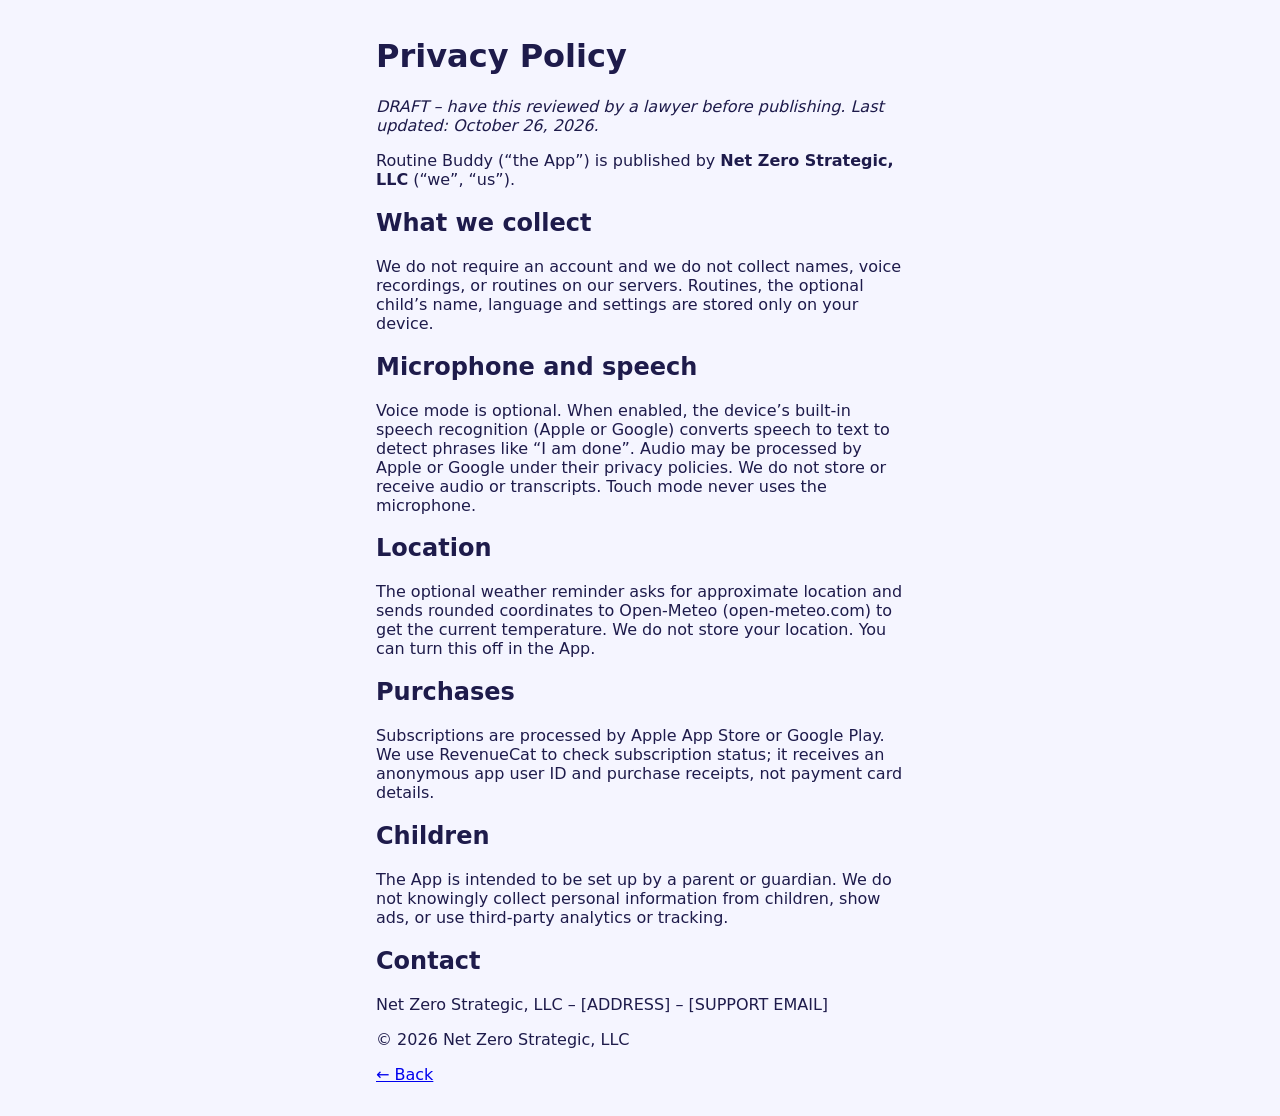
==== privacy.html @ da812ada "Routine Buddy test preview" ====
<!doctype html><html lang="en"><head><meta charset="utf-8"><meta name="viewport" content="width=device-width,initial-scale=1"><title>Privacy Policy – Routine Buddy</title><link rel="stylesheet" href="style.css"></head><body><main>
<h1>Privacy Policy</h1><p><i>DRAFT – have this reviewed by a lawyer before publishing. Last updated: October 26, 2026.</i></p>
<p>Routine Buddy (“the App”) is published by <b>Net Zero Strategic, LLC</b> (“we”, “us”).</p>
<h2>What we collect</h2><p>We do not require an account and we do not collect names, voice recordings, or routines on our servers. Routines, the optional child’s name, language and settings are stored only on your device.</p>
<h2>Microphone and speech</h2><p>Voice mode is optional. When enabled, the device’s built-in speech recognition (Apple or Google) converts speech to text to detect phrases like “I am done”. Audio may be processed by Apple or Google under their privacy policies. We do not store or receive audio or transcripts. Touch mode never uses the microphone.</p>
<h2>Location</h2><p>The optional weather reminder asks for approximate location and sends rounded coordinates to Open-Meteo (open-meteo.com) to get the current temperature. We do not store your location. You can turn this off in the App.</p>
<h2>Purchases</h2><p>Subscriptions are processed by Apple App Store or Google Play. We use RevenueCat to check subscription status; it receives an anonymous app user ID and purchase receipts, not payment card details.</p>
<h2>Children</h2><p>The App is intended to be set up by a parent or guardian. We do not knowingly collect personal information from children, show ads, or use third‑party analytics or tracking.</p>
<h2>Contact</h2><p>Net Zero Strategic, LLC – [ADDRESS] – [SUPPORT EMAIL]</p>
<p>© 2026 Net Zero Strategic, LLC</p><p><a href="index.html">← Back</a></p></main></body></html>
---- style.css ----
*{box-sizing:border-box}body{margin:0;font-family:system-ui,-apple-system,"Noto Sans",sans-serif;background:#f5f5ff;color:#1e1b4b;padding:env(safe-area-inset-top) 0 env(safe-area-inset-bottom)}
header{display:flex;justify-content:space-between;align-items:center;padding:12px 16px;background:#4f46e5;color:#fff;font-size:1.2em}
header select{font-size:1em}main{max-width:560px;margin:auto;padding:16px}
label{display:block;margin:12px 0}label select,label input:not([type=checkbox]){display:block;width:100%;font-size:1.1em;padding:10px;margin-top:4px}
.row{display:flex;gap:8px;align-items:center;flex-wrap:wrap}.row3{display:grid;grid-template-columns:repeat(4,1fr);gap:6px;margin-top:12px}
button{font-size:1em;padding:10px 12px;border-radius:12px;border:1px solid #c7c7f0;background:#fff;color:inherit}
.big{display:block;width:100%;font-size:1.6em;padding:22px;margin:10px 0;background:#4f46e5;color:#fff;border:0;border-radius:20px}
#doneBtn{background:#16a34a;font-size:2.2em;padding:36px}.primary{background:#4f46e5;color:#fff}
.rbtn{display:block;width:100%;font-size:1.4em;padding:20px;margin:8px 0;border-radius:18px;border:0;background:linear-gradient(135deg,#fbbf24,#f97316);color:#fff}
.rbtn.calm{background:linear-gradient(135deg,#1e3a8a,#6d28d9)}
#step{font-size:2em;font-weight:600;min-height:3.5em;margin:20px 0;text-align:center}
.barw{height:12px;background:#ddd;border-radius:6px;overflow:hidden}#bar{height:100%;width:0;background:#16a34a;transition:width .4s}
.muted{color:#6b7280}.small{font-size:.8em}.links{text-align:center;margin-top:20px}
footer{text-align:center;color:#6b7280;font-size:.8em;padding:16px}
#steps li{background:#fff;border-radius:10px;padding:8px;margin:6px 0}#steps input[type=text]{width:100%;font-size:1em;padding:6px}
#steps .opts{display:flex;flex-wrap:wrap;gap:6px;align-items:center;margin-top:6px;font-size:.85em}#steps .opts input[type=number]{width:64px}
#erName{width:100%;font-size:1.2em;padding:8px;margin:8px 0}
.chips{display:flex;flex-wrap:wrap;gap:8px;margin:10px 0}.chip{border-radius:999px;padding:8px 14px;background:#eef;border:1px solid #c7c7f0}.chip.on{background:#4f46e5;color:#fff}
.choice{display:block;width:100%;text-align:start;font-size:1.2em;padding:16px;margin:8px 0;border-radius:14px}.choice.on{background:#4f46e5;color:#fff;border-color:#4f46e5}
.nav{justify-content:space-between;margin-top:20px}.dots{height:6px;background:#ddd;border-radius:3px;margin-bottom:12px}.dots i{display:block;height:100%;background:#4f46e5;border-radius:3px}
.q{font-size:1.35em;font-weight:600;margin:8px 0 12px}.tl{list-style:none;padding:0}.tl li{display:flex;gap:6px;align-items:center;background:#fff;border-radius:10px;padding:8px;margin:6px 0}.tl li span{flex:1}
.emo{font-size:1.6em;padding:6px 10px}.sw{width:40px;height:40px;border-radius:50%;border:3px solid transparent}.sw.on{border-color:#1e1b4b}
.rrow{display:flex;gap:6px;align-items:stretch}.rrow .rbtn{flex:1;margin:6px 0}.rrow button.s{margin:6px 0}.add{width:100%;padding:14px;margin:8px 0}
.bigicon{font-size:5em;text-align:center;border-radius:30px;width:160px;height:160px;line-height:160px;margin:20px auto}#lName{text-align:center}
.inrow{display:flex;gap:6px}.inrow input{flex:1;font-size:1.1em;padding:10px}code{word-break:break-all;background:#fff;padding:6px;display:block;border-radius:8px}
.inrow input{min-width:0}.inrow button{white-space:nowrap}
.banner{background:#fef3c7;border:1px solid #f59e0b;border-radius:12px;padding:12px;margin-bottom:10px;display:flex;gap:8px;align-items:center;flex-wrap:wrap}.banner.bad{background:#fee2e2;border-color:#dc2626}.banner span{flex:1}
.subbox{background:#fff;border-radius:12px;padding:12px;margin:12px 0}.subbox a{display:inline-block;margin-top:6px}
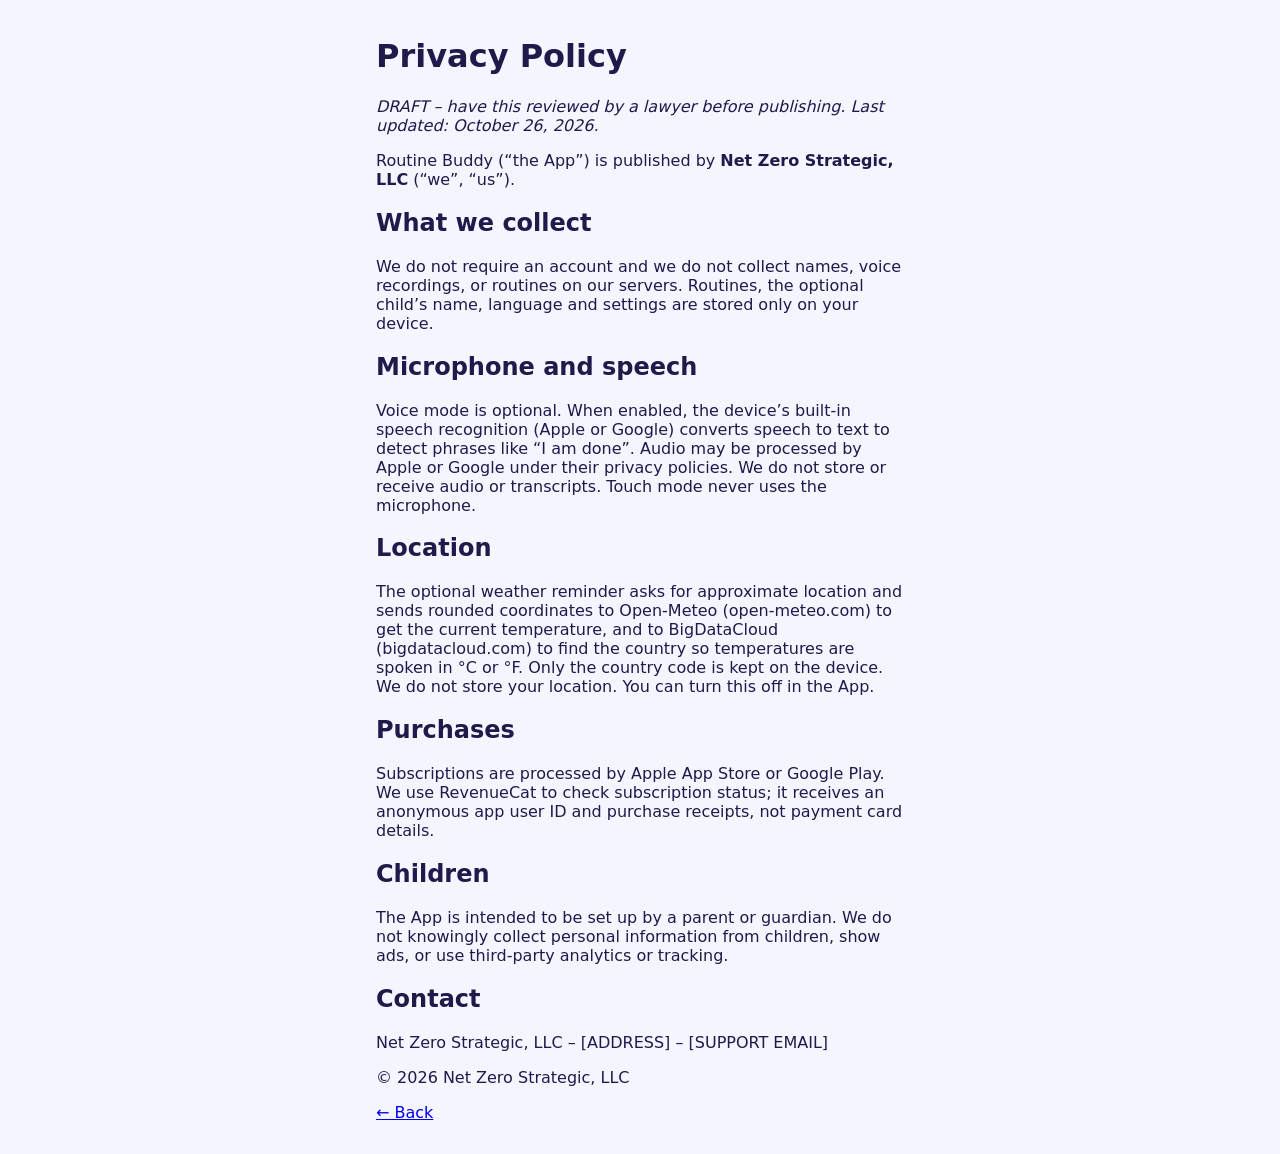
==== commit 99a9997c: "Temperature unit follows device location; Temperature setting" ====
--- a/privacy.html
+++ b/privacy.html
@@ -3,7 +3,7 @@
 <p>Routine Buddy (“the App”) is published by <b>Net Zero Strategic, LLC</b> (“we”, “us”).</p>
 <h2>What we collect</h2><p>We do not require an account and we do not collect names, voice recordings, or routines on our servers. Routines, the optional child’s name, language and settings are stored only on your device.</p>
 <h2>Microphone and speech</h2><p>Voice mode is optional. When enabled, the device’s built-in speech recognition (Apple or Google) converts speech to text to detect phrases like “I am done”. Audio may be processed by Apple or Google under their privacy policies. We do not store or receive audio or transcripts. Touch mode never uses the microphone.</p>
-<h2>Location</h2><p>The optional weather reminder asks for approximate location and sends rounded coordinates to Open-Meteo (open-meteo.com) to get the current temperature. We do not store your location. You can turn this off in the App.</p>
+<h2>Location</h2><p>The optional weather reminder asks for approximate location and sends rounded coordinates to Open-Meteo (open-meteo.com) to get the current temperature, and to BigDataCloud (bigdatacloud.com) to find the country so temperatures are spoken in °C or °F. Only the country code is kept on the device. We do not store your location. You can turn this off in the App.</p>
 <h2>Purchases</h2><p>Subscriptions are processed by Apple App Store or Google Play. We use RevenueCat to check subscription status; it receives an anonymous app user ID and purchase receipts, not payment card details.</p>
 <h2>Children</h2><p>The App is intended to be set up by a parent or guardian. We do not knowingly collect personal information from children, show ads, or use third‑party analytics or tracking.</p>
 <h2>Contact</h2><p>Net Zero Strategic, LLC – [ADDRESS] – [SUPPORT EMAIL]</p>
--- a/style.css
+++ b/style.css
@@ -26,3 +26,14 @@
 .inrow input{min-width:0}.inrow button{white-space:nowrap}
 .banner{background:#fef3c7;border:1px solid #f59e0b;border-radius:12px;padding:12px;margin-bottom:10px;display:flex;gap:8px;align-items:center;flex-wrap:wrap}.banner.bad{background:#fee2e2;border-color:#dc2626}.banner span{flex:1}
 .subbox{background:#fff;border-radius:12px;padding:12px;margin:12px 0}.subbox a{display:inline-block;margin-top:6px}
+.prog{text-align:center;font-weight:600;color:#4f46e5;margin-bottom:6px}
+.cards{display:grid;grid-template-columns:1fr 1fr;gap:12px}.card{font-size:1.15em;padding:22px 8px;border-radius:22px;border:3px solid #e0e0f5;background:#fff;text-align:center;min-height:130px}
+.card .e{font-size:2.6em;display:block;margin-bottom:6px}.card:active{transform:scale(.97)}
+.quick{display:block;width:100%;font-size:1.2em;padding:18px;border-radius:18px;border:0;background:linear-gradient(135deg,#16a34a,#0891b2);color:#fff;margin:6px 0 16px}
+.slist{list-style:none;padding:0;margin:8px 0}.srow{display:flex;align-items:center;gap:6px;background:#fff;border-radius:16px;padding:6px;margin:8px 0;border:3px solid #4f46e5;min-height:64px;touch-action:pan-y}
+.srow.off{opacity:.45;border-color:#e0e0f5;border-style:dashed}.srow.drag{box-shadow:0 8px 20px rgba(0,0,0,.25);transform:scale(1.02)}
+.srow .h{font-size:1.4em;padding:10px 6px;touch-action:none;cursor:grab;color:#9ca3af}.srow .e{font-size:1.8em}.srow .tx{flex:1;font-size:1.05em;padding:8px 2px;text-align:start;background:none;border:0}
+.srow .tag{font-size:.8em;color:#4f46e5}.srow .ck{font-size:1.4em;width:44px;height:44px;border-radius:50%;padding:0}.srow.on .ck{background:#4f46e5;color:#fff}.srow .mv{padding:6px 8px}
+.sheet{position:fixed;inset:0;background:rgba(0,0,0,.35);display:flex;align-items:flex-end;z-index:9}.sheet[hidden]{display:none}.sheetIn{background:#fff;width:100%;max-width:560px;margin:auto auto 0;border-radius:24px 24px 0 0;padding:20px 16px calc(20px + env(safe-area-inset-bottom))}
+.sheetIn .chip{font-size:1.05em;padding:12px 16px}
+#ob .nav{position:sticky;bottom:0;background:#f5f5ff;padding:10px 0 calc(10px + env(safe-area-inset-bottom));z-index:2}#ob .nav button{min-width:96px;font-size:1.1em;padding:14px 18px}
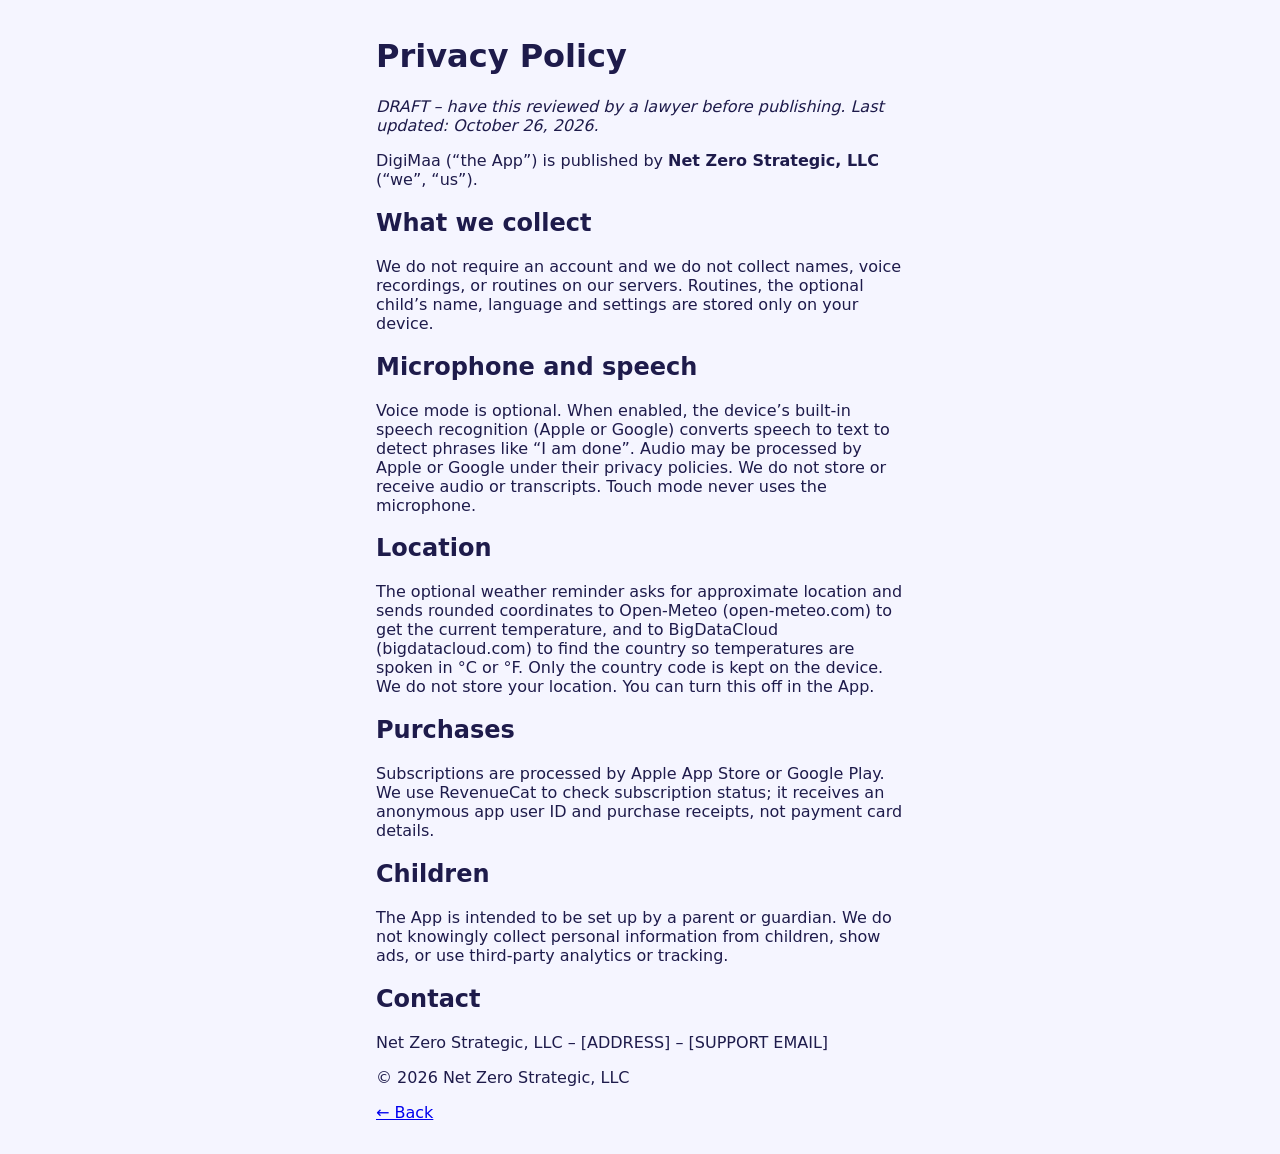
==== commit 49fe2757: "Rename test app to DigiMaa Working name Routine Buddy replaced. Brand DigiMaa (untranslated), owner " ====
--- a/privacy.html
+++ b/privacy.html
@@ -1,6 +1,6 @@
-<!doctype html><html lang="en"><head><meta charset="utf-8"><meta name="viewport" content="width=device-width,initial-scale=1"><title>Privacy Policy – Routine Buddy</title><link rel="stylesheet" href="style.css"></head><body><main>
+<!doctype html><html lang="en"><head><meta charset="utf-8"><meta name="viewport" content="width=device-width,initial-scale=1"><title>Privacy Policy – DigiMaa</title><link rel="stylesheet" href="style.css"></head><body><main>
 <h1>Privacy Policy</h1><p><i>DRAFT – have this reviewed by a lawyer before publishing. Last updated: October 26, 2026.</i></p>
-<p>Routine Buddy (“the App”) is published by <b>Net Zero Strategic, LLC</b> (“we”, “us”).</p>
+<p>DigiMaa (“the App”) is published by <b>Net Zero Strategic, LLC</b> (“we”, “us”).</p>
 <h2>What we collect</h2><p>We do not require an account and we do not collect names, voice recordings, or routines on our servers. Routines, the optional child’s name, language and settings are stored only on your device.</p>
 <h2>Microphone and speech</h2><p>Voice mode is optional. When enabled, the device’s built-in speech recognition (Apple or Google) converts speech to text to detect phrases like “I am done”. Audio may be processed by Apple or Google under their privacy policies. We do not store or receive audio or transcripts. Touch mode never uses the microphone.</p>
 <h2>Location</h2><p>The optional weather reminder asks for approximate location and sends rounded coordinates to Open-Meteo (open-meteo.com) to get the current temperature, and to BigDataCloud (bigdatacloud.com) to find the country so temperatures are spoken in °C or °F. Only the country code is kept on the device. We do not store your location. You can turn this off in the App.</p>
